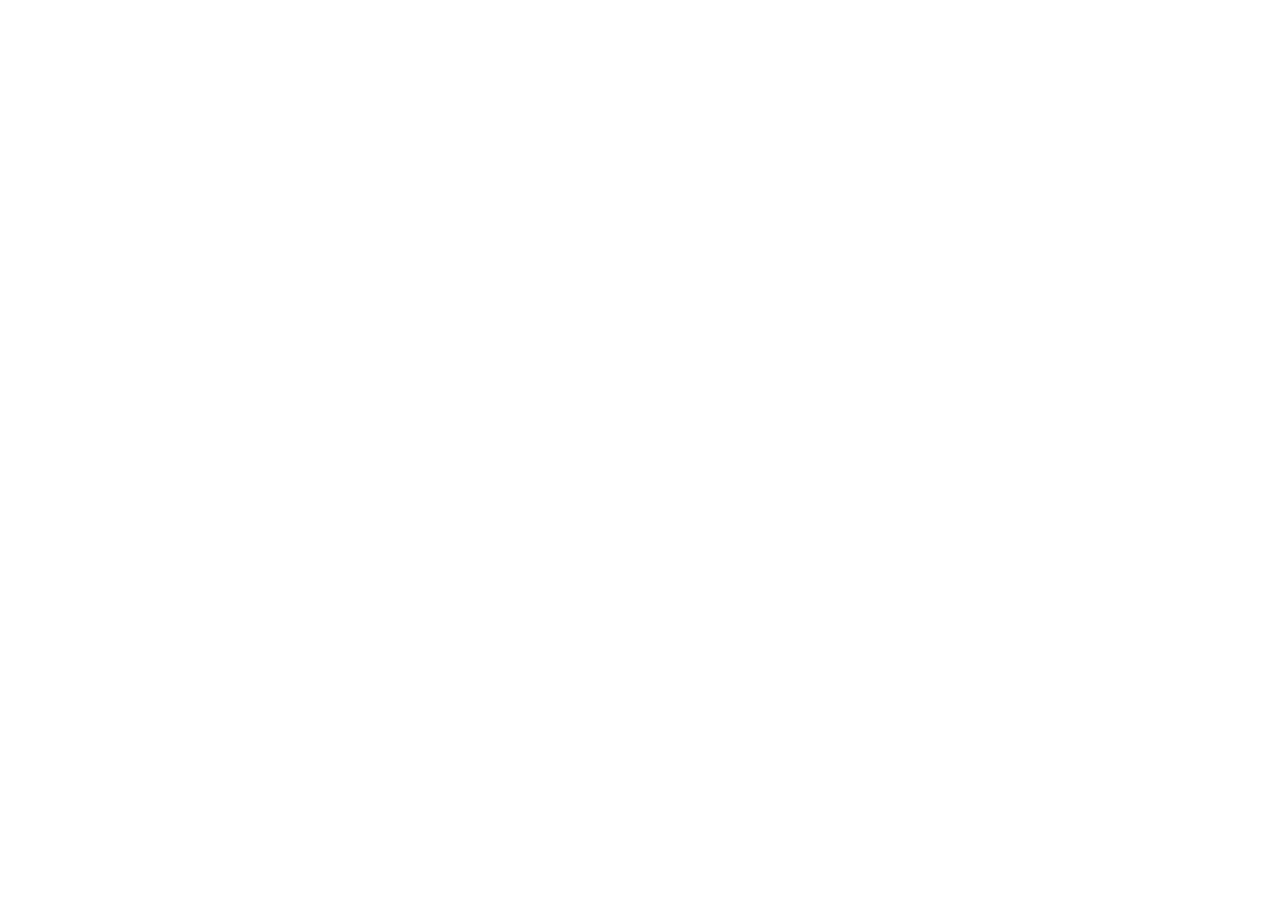
==== frontend/index.html @ aa722f98 "Create index.html" ====
<!DOCTYPE html>
<html lang="en">
<head>
	<meta charset="UTF-8">
	<meta name="viewport" content="width=device-width, initial-scale=1.0">
	<title>Library Management System</title>
</head>
<body>
</body>
</html>
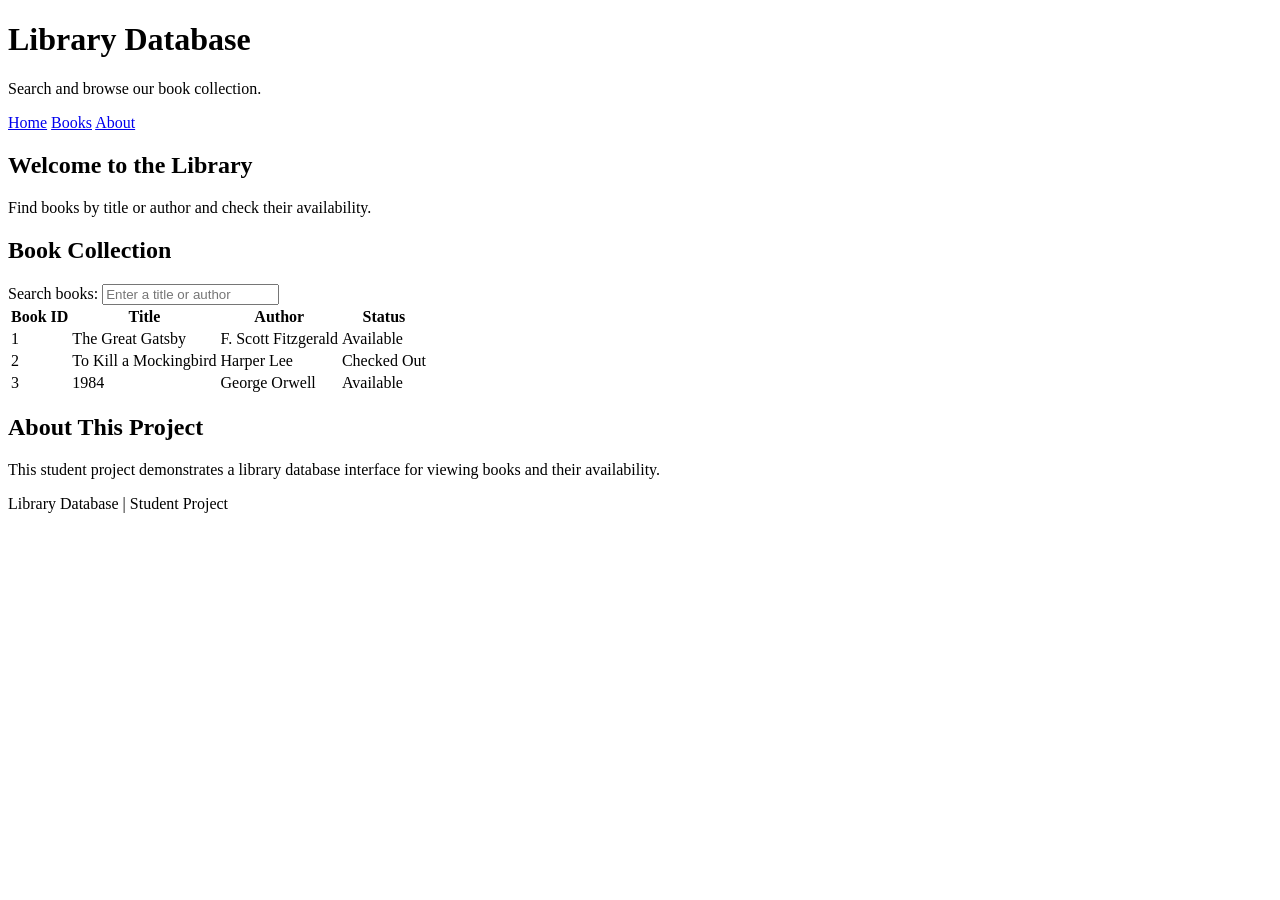
==== commit 0055ddd5: "Front End Development" ====
--- a/frontend/index.html
+++ b/frontend/index.html
@@ -1,10 +1,90 @@
 <!DOCTYPE html>
 <html lang="en">
 <head>
-	<meta charset="UTF-8">
-	<meta name="viewport" content="width=device-width, initial-scale=1.0">
-	<title>Library Management System</title>
+    <meta charset="UTF-8">
+    <meta name="viewport" content="width=device-width, initial-scale=1.0">
+
+    <title>Library Database</title>
+
+    <link rel="stylesheet" href="style.css">
+    <script src="script.js" defer></script>
 </head>
 <body>
+    <header>
+        <h1>Library Database</h1>
+        <p>Search and browse our book collection.</p>
+    </header>
+
+    <nav>
+        <a href="#home">Home</a>
+        <a href="#books">Books</a>
+        <a href="#about">About</a>
+    </nav>
+
+    <main>
+        <section id="home">
+            <h2>Welcome to the Library</h2>
+            <p>Find books by title or author and check their availability.</p>
+        </section>
+
+        <section id="books">
+            <h2>Book Collection</h2>
+
+            <label for="searchInput">Search books:</label>
+            <input
+                type="search"
+                id="searchInput"
+                placeholder="Enter a title or author"
+            >
+
+            <div class="table-container">
+                <table>
+                    <thead>
+                        <tr>
+                            <th scope="col">Book ID</th>
+                            <th scope="col">Title</th>
+                            <th scope="col">Author</th>
+                            <th scope="col">Status</th>
+                        </tr>
+                    </thead>
+
+                    <tbody id="bookTable">
+                        <tr>
+                            <td>1</td>
+                            <td>The Great Gatsby</td>
+                            <td>F. Scott Fitzgerald</td>
+                            <td>Available</td>
+                        </tr>
+                        <tr>
+                            <td>2</td>
+                            <td>To Kill a Mockingbird</td>
+                            <td>Harper Lee</td>
+                            <td>Checked Out</td>
+                        </tr>
+                        <tr>
+                            <td>3</td>
+                            <td>1984</td>
+                            <td>George Orwell</td>
+                            <td>Available</td>
+                        </tr>
+                    </tbody>
+                </table>
+            </div>
+
+            <p id="noResults" role="status" hidden>No matching books found.</p>
+        </section>
+
+        <section id="about">
+            <h2>About This Project</h2>
+            <p>
+                This student project demonstrates a library database interface
+                for viewing books and their availability.
+            </p>
+        </section>
+    </main>
+
+    <footer>
+        <p>Library Database | Student Project</p>
+    </footer>
 </body>
-</html>
+</html>
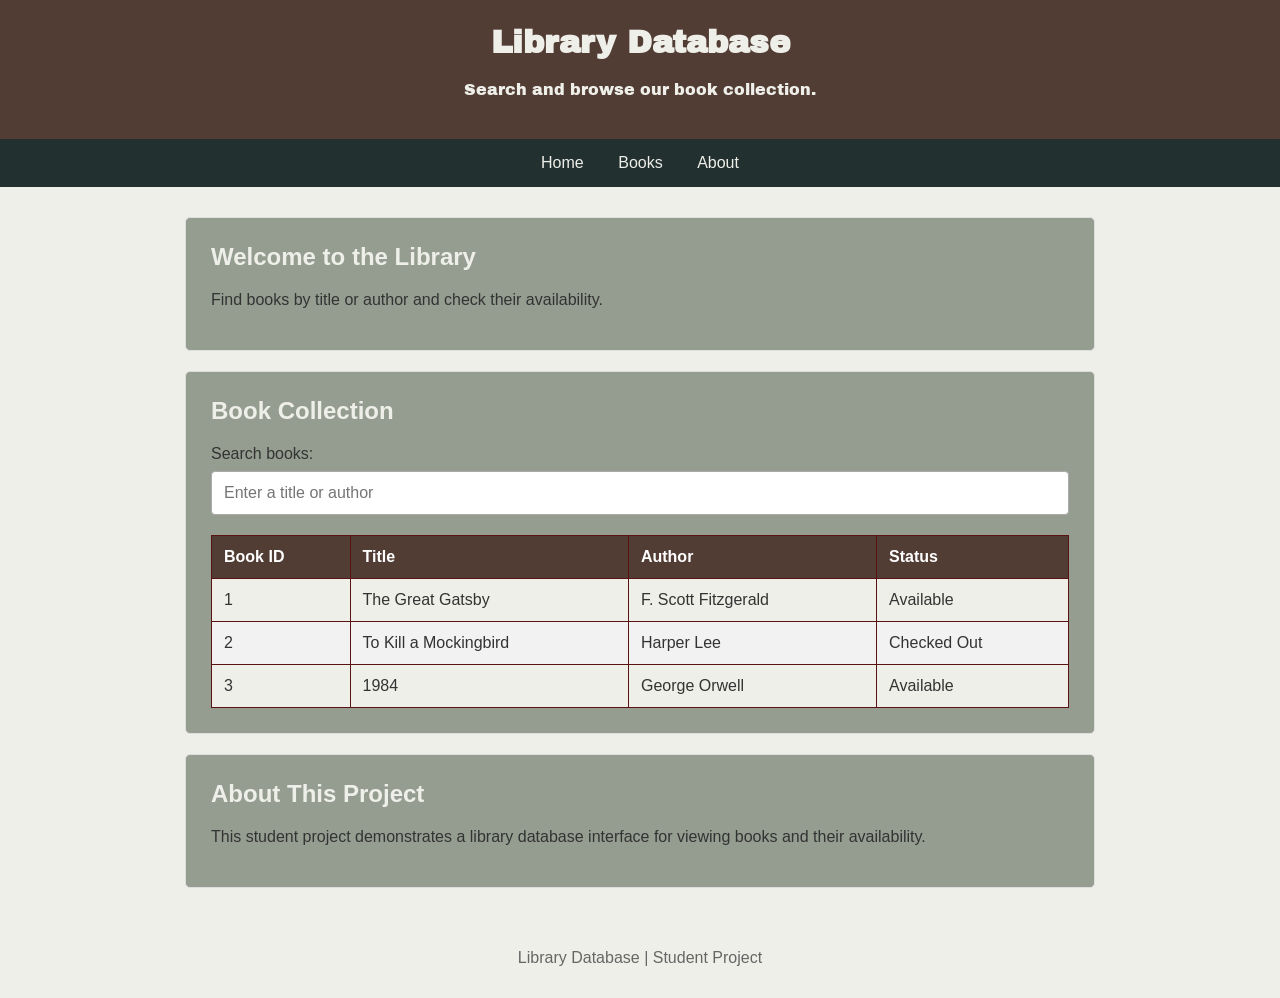
==== commit d8f4cfaf: "Front End Draft" ====
--- a/frontend/index.html
+++ b/frontend/index.html
@@ -8,6 +8,13 @@
 
     <link rel="stylesheet" href="style.css">
     <script src="script.js" defer></script>
+
+	<!-- Extra Fonts -->
+
+	<link rel="preconnect" href="https://fonts.googleapis.com">
+	<link rel="preconnect" href="https://fonts.gstatic.com" crossorigin>
+	<link href="https://fonts.googleapis.com/css2?family=Archivo+Black&display=swap" rel="stylesheet">
+
 </head>
 <body>
     <header>
--- a/frontend/style.css
+++ b/frontend/style.css
@@ -0,0 +1,111 @@
+* {
+    box-sizing: border-box;
+}
+
+.archivo-black-regular {
+  font-family: "Archivo Black", sans-serif;
+  font-weight: 400;
+  font-style: normal;
+}
+
+
+body {
+    margin: 0;
+    font-family: Arial, sans-serif;
+    background-color:#efefe9;
+;
+    color: #333;
+}
+
+header {
+    background-color: #523D35;
+    color: #efefe9;
+    text-align: center;
+    padding: 25px 15px;
+    font-family: "Archivo Black";
+}
+
+header h1 {
+    margin-top: 0;
+}
+
+nav {
+    background-color: #223030;
+    text-align: center;
+    padding: 15px;
+}
+
+nav a {
+    color: #efefe9;
+    text-decoration: none;
+    margin: 0 15px;
+}
+
+nav a:hover {
+    text-decoration: underline;
+}
+
+main {
+    max-width: 950px;
+    margin: 30px auto;
+    padding: 0 20px;
+}
+
+section {
+    background-color: #959D90;
+    padding: 25px;
+    margin-bottom: 20px;
+    border: 1px solid #ddd;
+    border-radius: 5px;
+}
+
+h2 {
+    margin-top: 0;
+    color: #efefe9;
+}
+
+label {
+    display: block;
+    margin-bottom: 8px;
+}
+
+input {
+    width: 100%;
+    padding: 12px;
+    margin-bottom: 20px;
+    border: 1px solid #aaa;
+    border-radius: 4px;
+    font: inherit;
+}
+
+.table-container {
+    overflow-x: auto;
+}
+
+table {
+    width: 100%;
+    border-collapse: collapse;
+    background-color: #efefe9;
+}
+
+th,
+td {
+    padding: 12px;
+    border: 1px solid #5a1313;
+    text-align: left;
+}
+
+th {
+    background-color: #523D35;
+    color: white;
+}
+
+tbody tr:nth-child(even) {
+    background-color: #f2f2f2;
+}
+
+footer {
+    text-align: center;
+    padding: 15px;
+    color: #666;
+}
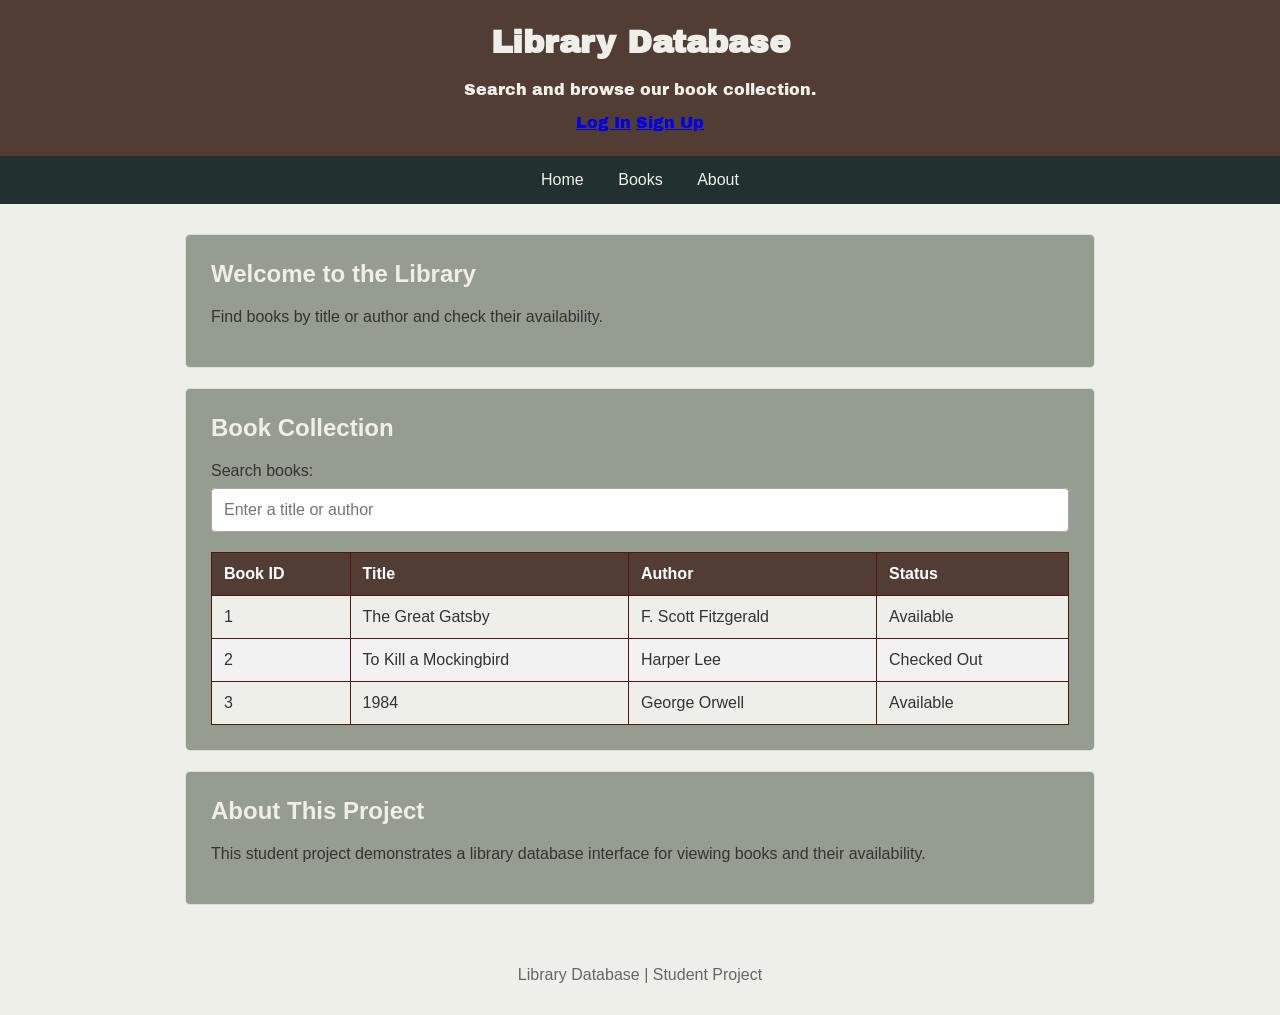
==== commit efd1b41f: "Update index.html" ====
--- a/frontend/index.html
+++ b/frontend/index.html
@@ -20,6 +20,11 @@
     <header>
         <h1>Library Database</h1>
         <p>Search and browse our book collection.</p>
+
+		<div class="auth-links">
+    	<a href="login.html">Log In</a>
+    	<a href="signup.html">Sign Up</a>
+</div>
     </header>
 
     <nav>
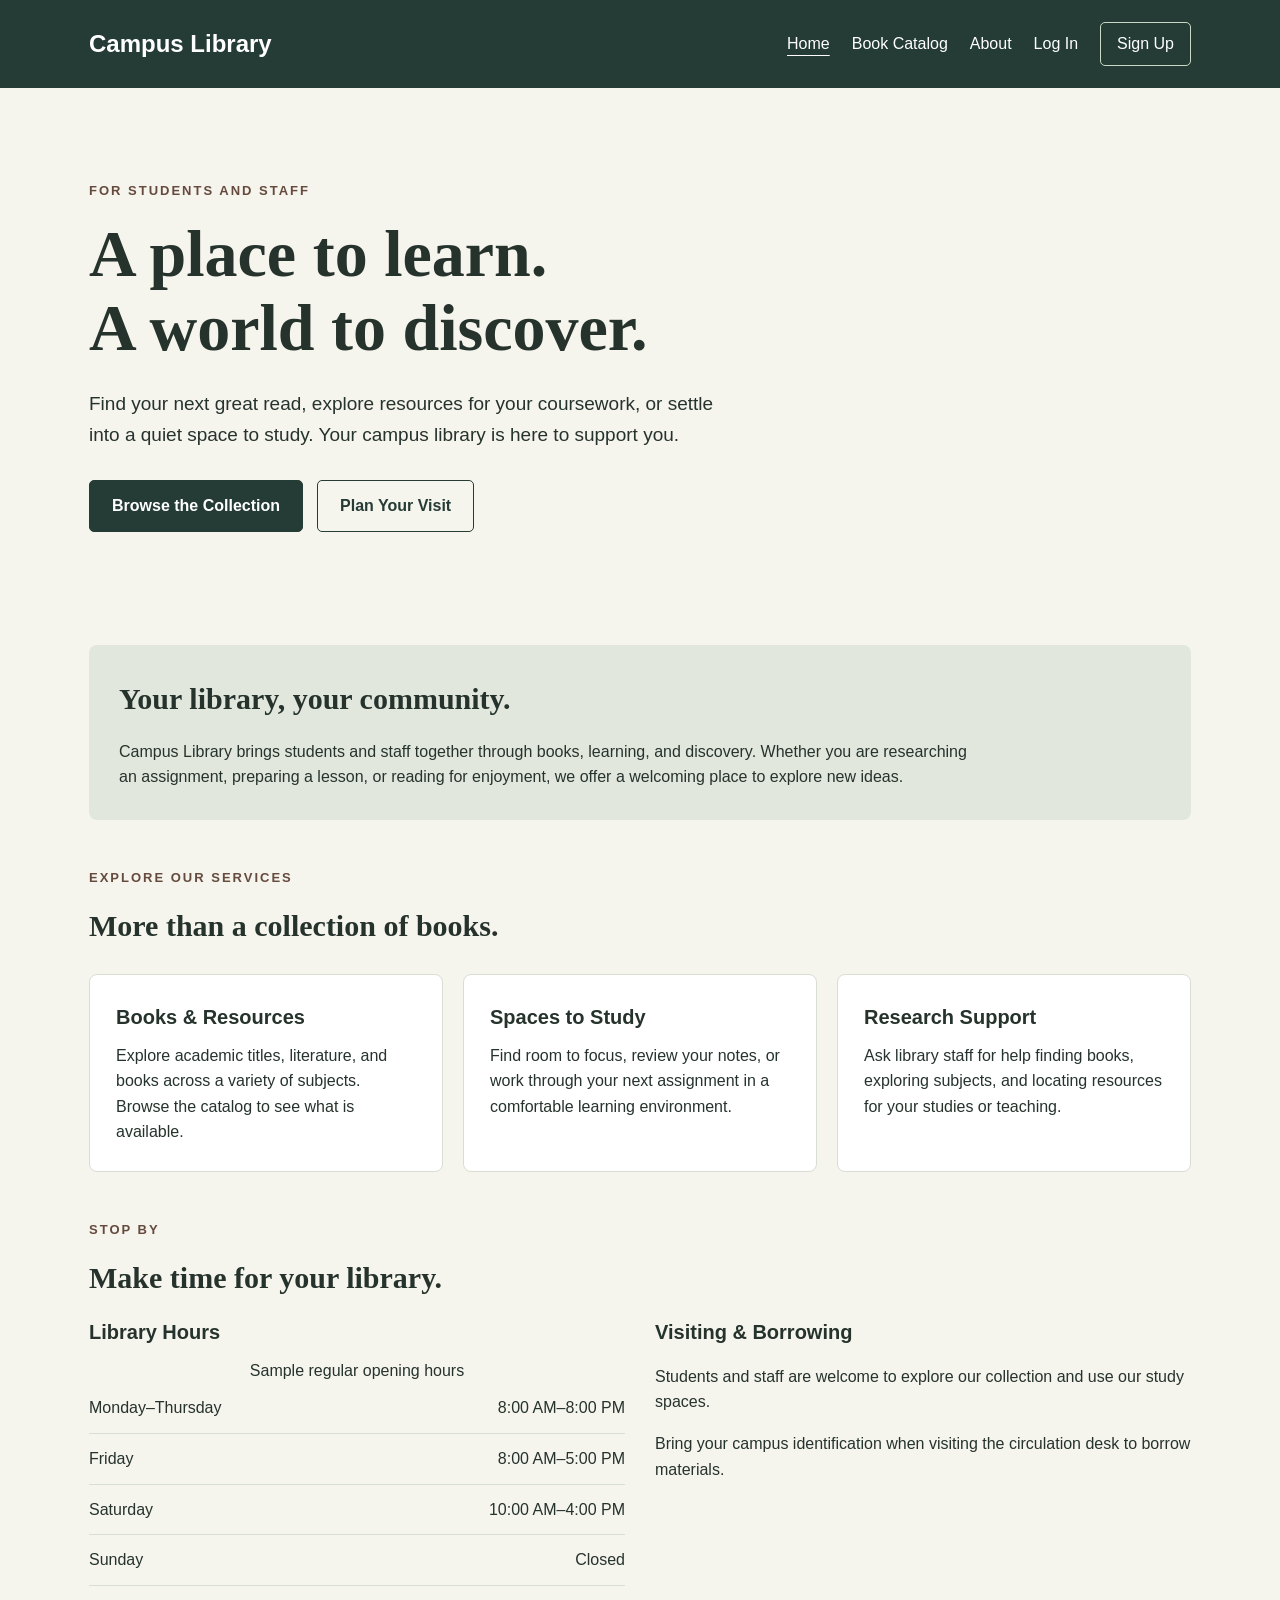
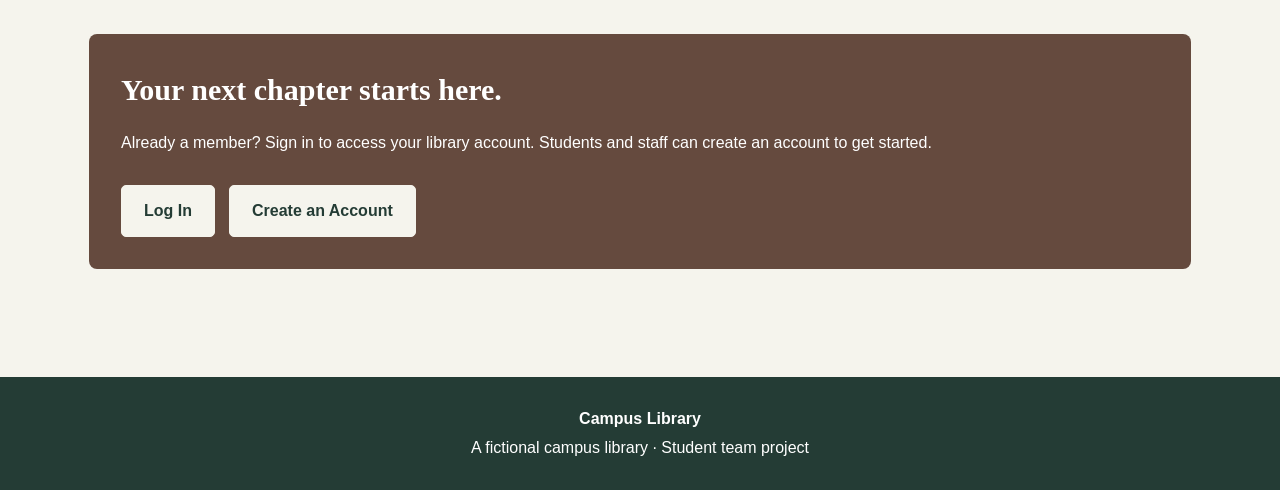
==== commit 2f4b2fc1: "Adding New pages and remaking website" ====
--- a/frontend/index.html
+++ b/frontend/index.html
@@ -1,102 +1,162 @@
 <!DOCTYPE html>
 <html lang="en">
 <head>
+    <link rel="stylesheet" href="style.css">
     <meta charset="UTF-8">
     <meta name="viewport" content="width=device-width, initial-scale=1.0">
 
-    <title>Library Database</title>
-
-    <link rel="stylesheet" href="style.css">
-    <script src="script.js" defer></script>
-
-	<!-- Extra Fonts -->
-
-	<link rel="preconnect" href="https://fonts.googleapis.com">
-	<link rel="preconnect" href="https://fonts.gstatic.com" crossorigin>
-	<link href="https://fonts.googleapis.com/css2?family=Archivo+Black&display=swap" rel="stylesheet">
+    <title>Campus Library | Home</title>
 
 </head>
+
 <body>
     <header>
-        <h1>Library Database</h1>
-        <p>Search and browse our book collection.</p>
+        <div class="header-content">
+            <a class="brand" href="index.html">Campus Library</a>
 
-		<div class="auth-links">
-    	<a href="login.html">Log In</a>
-    	<a href="signup.html">Sign Up</a>
-</div>
+            <nav aria-label="Main navigation">
+                <a href="index.html" aria-current="page">Home</a>
+                <a href="books.html">Book Catalog</a>
+                <a href="#about">About</a>
+                <a href="login.html">Log In</a>
+                <a class="signup-link" href="signup.html">Sign Up</a>
+            </nav>
+        </div>
     </header>
 
-    <nav>
-        <a href="#home">Home</a>
-        <a href="#books">Books</a>
-        <a href="#about">About</a>
-    </nav>
+    <main>
+        <section class="hero" aria-labelledby="welcome-heading">
+            <p class="eyebrow">For students and staff</p>
 
-    <main>
-        <section id="home">
-            <h2>Welcome to the Library</h2>
-            <p>Find books by title or author and check their availability.</p>
+            <h1 id="welcome-heading">
+                A place to learn.<br>
+                A world to discover.
+            </h1>
+
+            <p class="hero-description">
+                Find your next great read, explore resources for your
+                coursework, or settle into a quiet space to study.
+                Your campus library is here to support you.
+            </p>
+
+            <div class="actions">
+                <a class="button button-primary" href="books.html">
+                    Browse the Collection
+                </a>
+
+                <a class="button" href="#visit">
+                    Plan Your Visit
+                </a>
+            </div>
         </section>
 
-        <section id="books">
-            <h2>Book Collection</h2>
+        <section id="about" class="overview">
+            <h2>Your library, your community.</h2>
 
-            <label for="searchInput">Search books:</label>
-            <input
-                type="search"
-                id="searchInput"
-                placeholder="Enter a title or author"
-            >
-
-            <div class="table-container">
-                <table>
-                    <thead>
-                        <tr>
-                            <th scope="col">Book ID</th>
-                            <th scope="col">Title</th>
-                            <th scope="col">Author</th>
-                            <th scope="col">Status</th>
-                        </tr>
-                    </thead>
-
-                    <tbody id="bookTable">
-                        <tr>
-                            <td>1</td>
-                            <td>The Great Gatsby</td>
-                            <td>F. Scott Fitzgerald</td>
-                            <td>Available</td>
-                        </tr>
-                        <tr>
-                            <td>2</td>
-                            <td>To Kill a Mockingbird</td>
-                            <td>Harper Lee</td>
-                            <td>Checked Out</td>
-                        </tr>
-                        <tr>
-                            <td>3</td>
-                            <td>1984</td>
-                            <td>George Orwell</td>
-                            <td>Available</td>
-                        </tr>
-                    </tbody>
-                </table>
-            </div>
-
-            <p id="noResults" role="status" hidden>No matching books found.</p>
+            <p>
+                Campus Library brings students and staff together through
+                books, learning, and discovery. Whether you are researching
+                an assignment, preparing a lesson, or reading for enjoyment,
+                we offer a welcoming place to explore new ideas.
+            </p>
         </section>
 
-        <section id="about">
-            <h2>About This Project</h2>
+        <section aria-labelledby="services-heading">
+            <p class="eyebrow">Explore our services</p>
+            <h2 id="services-heading">More than a collection of books.</h2>
+
+            <div class="cards">
+                <article class="card">
+                    <h3>Books &amp; Resources</h3>
+                    <p>
+                        Explore academic titles, literature, and books
+                        across a variety of subjects. Browse the catalog
+                        to see what is available.
+                    </p>
+                </article>
+
+                <article class="card">
+                    <h3>Spaces to Study</h3>
+                    <p>
+                        Find room to focus, review your notes, or work
+                        through your next assignment in a comfortable
+                        learning environment.
+                    </p>
+                </article>
+
+                <article class="card">
+                    <h3>Research Support</h3>
+                    <p>
+                        Ask library staff for help finding books,
+                        exploring subjects, and locating resources
+                        for your studies or teaching.
+                    </p>
+                </article>
+            </div>
+        </section>
+
+        <section id="visit" aria-labelledby="visit-heading">
+            <p class="eyebrow">Stop by</p>
+            <h2 id="visit-heading">Make time for your library.</h2>
+
+            <div class="visit-grid">
+                <div>
+                    <h3>Library Hours</h3>
+
+                    <table class="hours">
+                        <caption>Sample regular opening hours</caption>
+                        <tbody>
+                            <tr>
+                                <th scope="row">Monday–Thursday</th>
+                                <td>8:00 AM–8:00 PM</td>
+                            </tr>
+                            <tr>
+                                <th scope="row">Friday</th>
+                                <td>8:00 AM–5:00 PM</td>
+                            </tr>
+                            <tr>
+                                <th scope="row">Saturday</th>
+                                <td>10:00 AM–4:00 PM</td>
+                            </tr>
+                            <tr>
+                                <th scope="row">Sunday</th>
+                                <td>Closed</td>
+                            </tr>
+                        </tbody>
+                    </table>
+                </div>
+
+                <div>
+                    <h3>Visiting &amp; Borrowing</h3>
+                    <p>
+                        Students and staff are welcome to explore our
+                        collection and use our study spaces.
+                    </p>
+                    <p>
+                        Bring your campus identification when visiting
+                        the circulation desk to borrow materials.
+                    </p>
+                </div>
+            </div>
+        </section>
+
+        <section class="account-panel">
+            <h2>Your next chapter starts here.</h2>
             <p>
-                This student project demonstrates a library database interface
-                for viewing books and their availability.
+                Already a member? Sign in to access your library account.
+                Students and staff can create an account to get started.
             </p>
+
+            <div class="actions">
+                <a class="button" href="login.html">Log In</a>
+                <a class="button" href="signup.html">Create an Account</a>
+            </div>
         </section>
     </main>
 
     <footer>
-        <p>Library Database | Student Project</p>
+        <p><strong>Campus Library</strong></p>
+        <p>A fictional campus library · Student team project</p>
     </footer>
 </body>
 </html>
--- a/frontend/style.css
+++ b/frontend/style.css
@@ -1,111 +1,246 @@
-* {
-    box-sizing: border-box;
-}
-
-.archivo-black-regular {
-  font-family: "Archivo Black", sans-serif;
-  font-weight: 400;
-  font-style: normal;
-}
-
-
-body {
-    margin: 0;
-    font-family: Arial, sans-serif;
-    background-color:#efefe9;
-;
-    color: #333;
-}
-
-header {
-    background-color: #523D35;
-    color: #efefe9;
-    text-align: center;
-    padding: 25px 15px;
-    font-family: "Archivo Black";
-}
-
-header h1 {
-    margin-top: 0;
-}
-
-nav {
-    background-color: #223030;
-    text-align: center;
-    padding: 15px;
-}
-
-nav a {
-    color: #efefe9;
-    text-decoration: none;
-    margin: 0 15px;
-}
-
-nav a:hover {
-    text-decoration: underline;
-}
-
-main {
-    max-width: 950px;
-    margin: 30px auto;
-    padding: 0 20px;
-}
-
-section {
-    background-color: #959D90;
-    padding: 25px;
-    margin-bottom: 20px;
-    border: 1px solid #ddd;
-    border-radius: 5px;
-}
-
-h2 {
-    margin-top: 0;
-    color: #efefe9;
-}
-
-label {
-    display: block;
-    margin-bottom: 8px;
-}
-
-input {
-    width: 100%;
-    padding: 12px;
-    margin-bottom: 20px;
-    border: 1px solid #aaa;
-    border-radius: 4px;
-    font: inherit;
-}
-
-.table-container {
-    overflow-x: auto;
-}
-
-table {
-    width: 100%;
-    border-collapse: collapse;
-    background-color: #efefe9;
-}
-
-th,
-td {
-    padding: 12px;
-    border: 1px solid #5a1313;
-    text-align: left;
-}
-
-th {
-    background-color: #523D35;
-    color: white;
-}
-
-tbody tr:nth-child(even) {
-    background-color: #f2f2f2;
-}
-
-footer {
-    text-align: center;
-    padding: 15px;
-    color: #666;
-}+        :root {
+            --cream: #f5f4ed;
+            --green: #243c35;
+            --sage: #e2e7dd;
+            --brown: #654a3e;
+            --text: #26332d;
+        }
+
+        * {
+            box-sizing: border-box;
+        }
+
+        body {
+            margin: 0;
+            font-family: Arial, sans-serif;
+            color: var(--text);
+            background: var(--cream);
+            line-height: 1.6;
+        }
+
+        a {
+            color: var(--green);
+        }
+
+        a:focus-visible {
+            outline: 3px solid #b87525;
+            outline-offset: 5px;
+        }
+
+        header {
+            background: var(--green);
+            color: white;
+        }
+
+        .header-content {
+            max-width: 1150px;
+            margin: auto;
+            padding: 22px 24px;
+            display: flex;
+            justify-content: space-between;
+            align-items: center;
+            gap: 24px;
+            flex-wrap: wrap;
+        }
+
+        .brand {
+            color: white;
+            text-decoration: none;
+            font-size: 24px;
+            font-weight: bold;
+        }
+
+        nav {
+            display: flex;
+            align-items: center;
+            gap: 22px;
+            flex-wrap: wrap;
+        }
+
+        nav a {
+            color: white;
+            text-decoration: none;
+        }
+
+        nav a:hover,
+        nav a[aria-current="page"] {
+            text-decoration: underline;
+            text-underline-offset: 6px;
+        }
+
+        .signup-link {
+            border: 1px solid #cbd8c5;
+            padding: 8px 16px;
+            border-radius: 5px;
+        }
+
+        main {
+            max-width: 1150px;
+            margin: auto;
+            padding: 0 24px 60px;
+        }
+
+        .hero {
+            padding: 80px 0 65px;
+            max-width: 800px;
+        }
+
+        .eyebrow {
+            color: var(--brown);
+            font-size: 13px;
+            font-weight: bold;
+            letter-spacing: 2px;
+            text-transform: uppercase;
+        }
+
+        h1 {
+            font-family: Georgia, serif;
+            font-size: clamp(40px, 6vw, 66px);
+            line-height: 1.12;
+            margin: 16px 0 24px;
+        }
+
+        .hero-description {
+            max-width: 630px;
+            font-size: 19px;
+        }
+
+        .actions {
+            display: flex;
+            flex-wrap: wrap;
+            gap: 14px;
+            margin-top: 30px;
+        }
+
+        .button {
+            display: inline-block;
+            padding: 12px 22px;
+            border: 1px solid var(--green);
+            border-radius: 5px;
+            font-weight: bold;
+            text-decoration: none;
+        }
+
+        .button-primary {
+            background: var(--green);
+            color: white;
+        }
+
+        .button:hover {
+            background: var(--sage);
+            color: var(--green);
+        }
+
+        section {
+            margin-bottom: 48px;
+        }
+
+        h2 {
+            font-family: Georgia, serif;
+            font-size: 30px;
+            margin: 0 0 14px;
+        }
+
+        h3 {
+            margin: 0 0 10px;
+            font-size: 20px;
+        }
+
+        .overview {
+            padding: 30px;
+            background: var(--sage);
+            border-radius: 8px;
+        }
+
+        .overview p {
+            max-width: 850px;
+            margin-bottom: 0;
+        }
+
+        .cards {
+            display: grid;
+            grid-template-columns: repeat(3, minmax(0, 1fr));
+            gap: 20px;
+            margin-top: 24px;
+        }
+
+        .card {
+            padding: 26px;
+            background: white;
+            border: 1px solid #d9ded4;
+            border-radius: 8px;
+        }
+
+        .card p {
+            margin: 0;
+        }
+
+        .visit-grid {
+            display: grid;
+            grid-template-columns: 1fr 1fr;
+            gap: 30px;
+        }
+
+        .hours {
+            width: 100%;
+            border-collapse: collapse;
+        }
+
+        .hours th,
+        .hours td {
+            padding: 12px 0;
+            border-bottom: 1px solid #d9ded4;
+            text-align: left;
+        }
+
+        .hours th {
+            font-weight: normal;
+        }
+
+        .hours td {
+            text-align: right;
+        }
+
+        .account-panel {
+            padding: 32px;
+            border-radius: 8px;
+            background: var(--brown);
+            color: white;
+        }
+
+        .account-panel .button {
+            background: var(--cream);
+            border-color: var(--cream);
+            color: var(--green);
+        }
+
+        footer {
+            padding: 25px;
+            text-align: center;
+            background: var(--green);
+            color: white;
+        }
+
+        footer p {
+            margin: 4px 0;
+        }
+
+        @media (max-width: 700px) {
+            .cards,
+            .visit-grid {
+                grid-template-columns: 1fr;
+            }
+
+            .hero {
+                padding: 50px 0;
+            }
+
+            nav {
+                gap: 16px;
+            }
+
+            .overview,
+            .account-panel {
+                padding: 24px;
+            }
+        }
